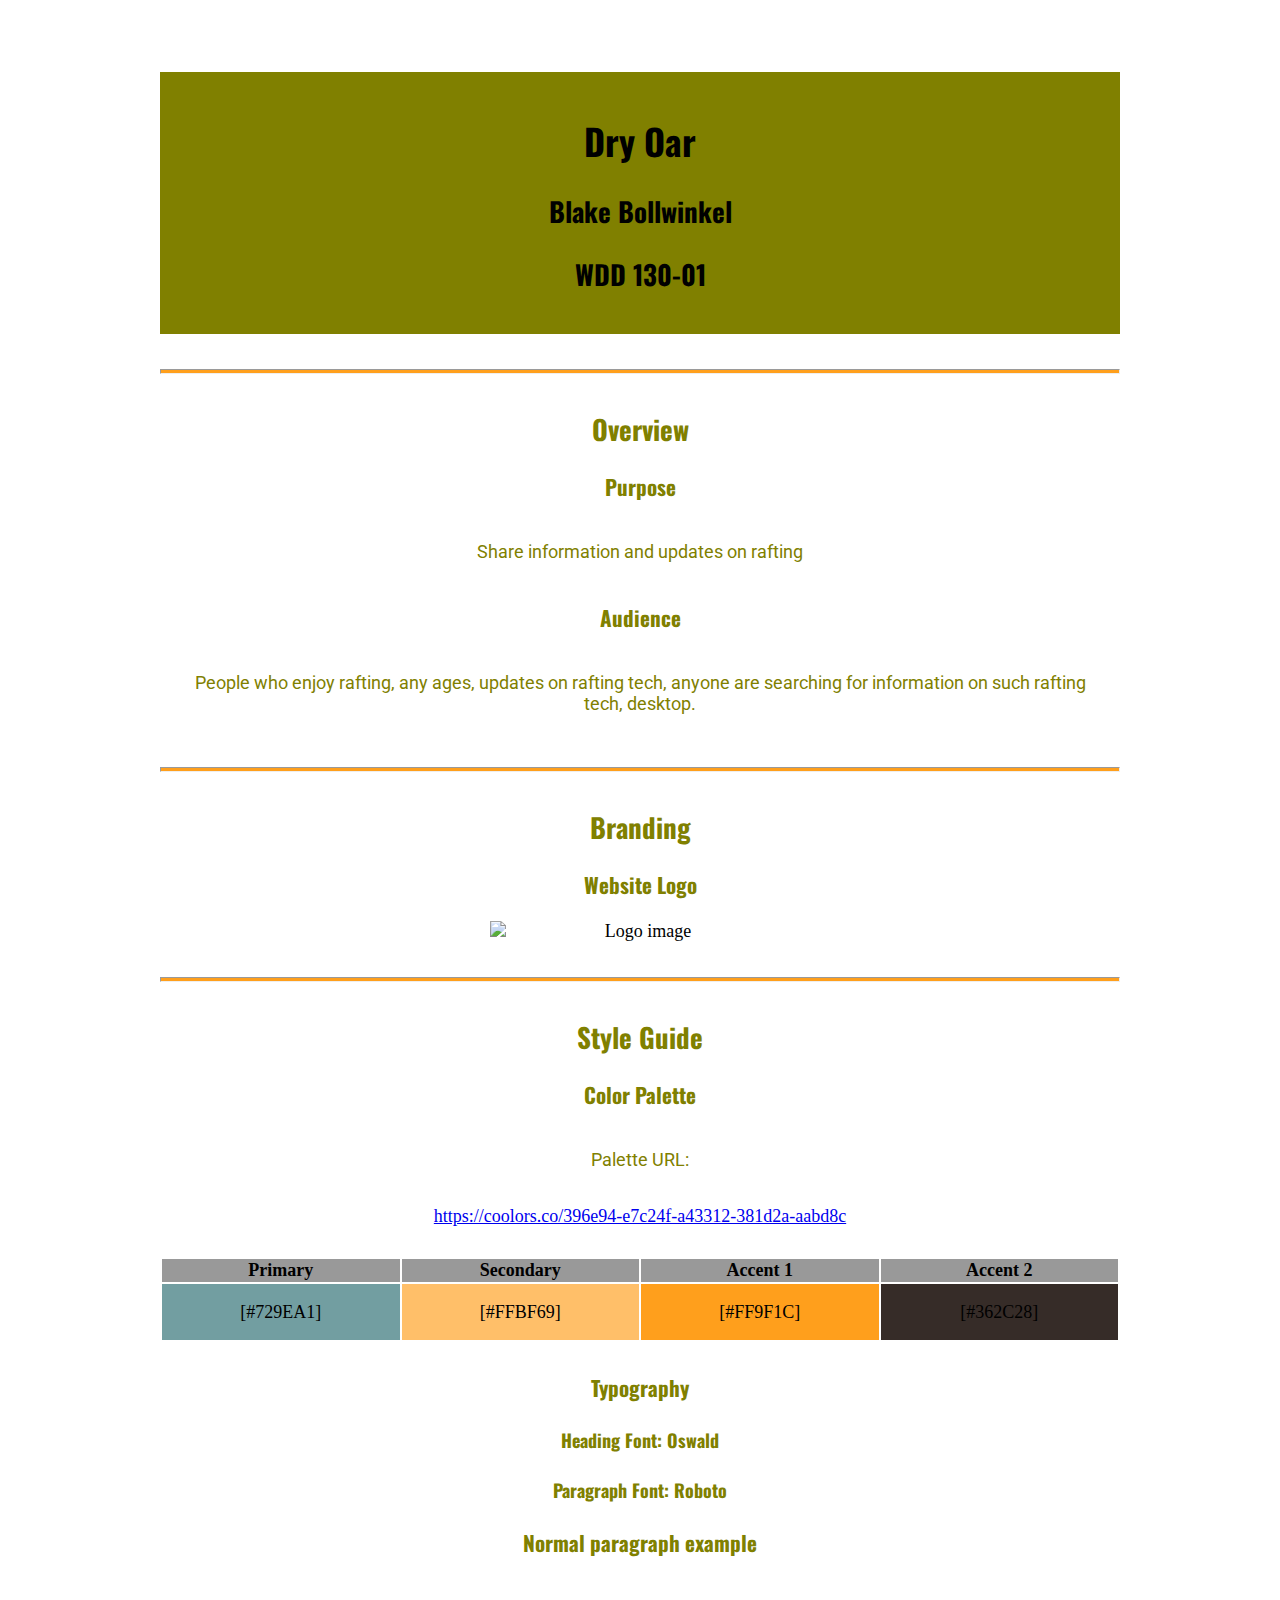
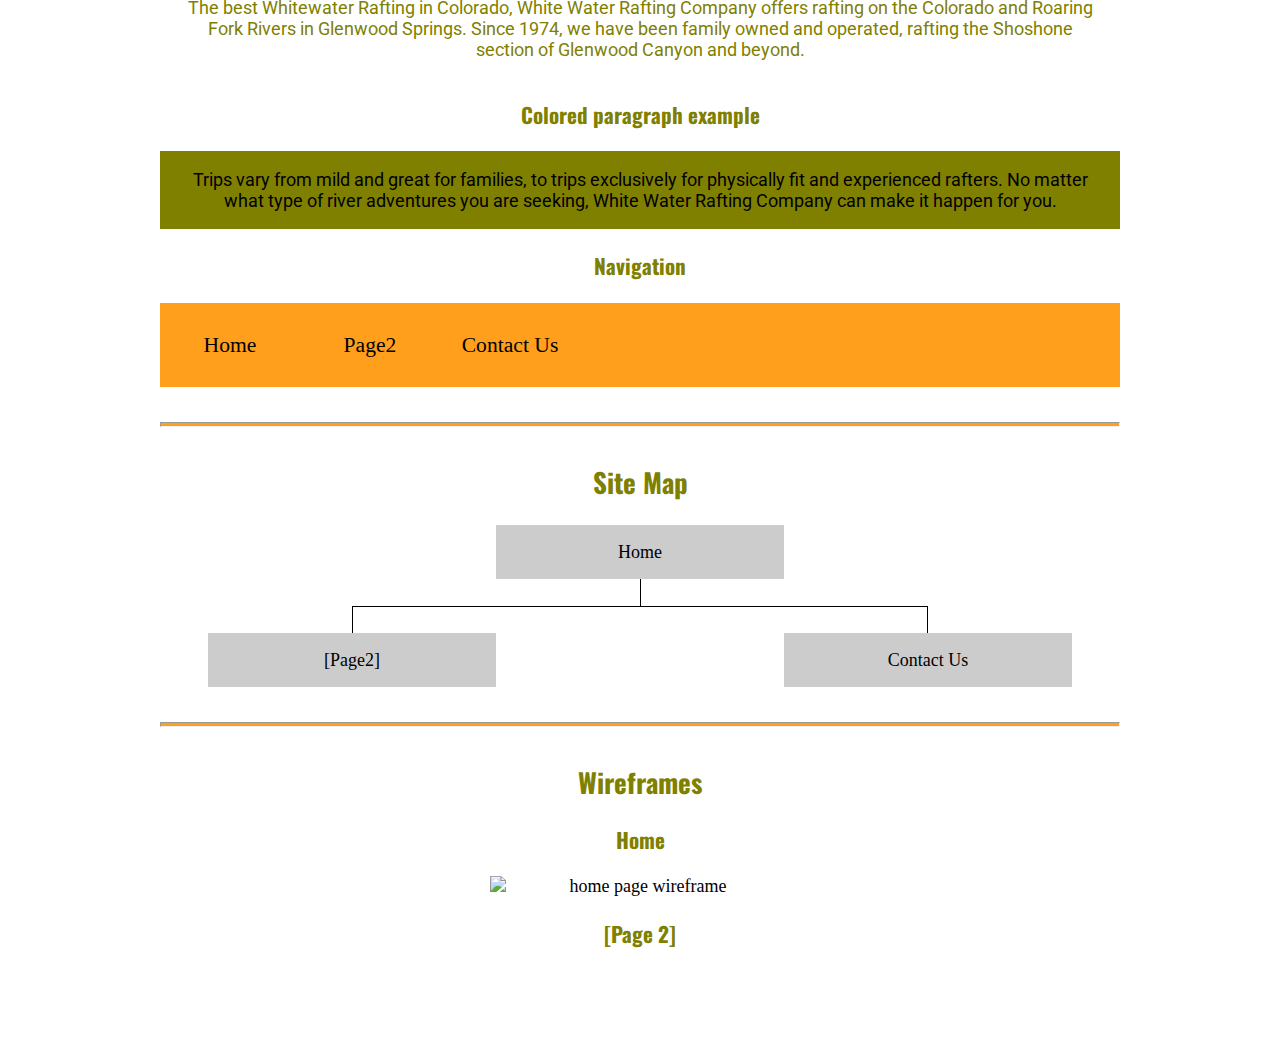
==== wwr/site-plan-rafting.html @ 8cfa5e95 "first commit" ====
<!DOCTYPE html>
<html lang="en-us">

<head>
  <meta charset="utf-8" />
  <title>Site Plan</title>
  <link type="text/css" rel="stylesheet" href="styles/site-plan-rafting.css" />
</head>

<body>
  <header>
    <h1>Dry Oar</h1>
    <h2>Blake Bollwinkel</h2>
    <h2>WDD 130-01</h2>
    <!-- In the header above, add the name of your site, your name and class number. For example if you are in section 3 you would put WDD 130-03 -->
  </header>
  <main>
    <!-- ------------------------Steps 2-5------------------------------ -->
    <hr />
    <h2>Overview</h2>
    <h3>Purpose</h3>
    <p>Share information and updates on rafting</p>
    <!-- change this -->

    <h3>Audience</h3>
    <p>People who enjoy rafting, any ages, updates on rafting tech, anyone are searching for information on such rafting tech, desktop.</p>
    <!-- change this -->

    <hr />
    <h2>Branding</h2>
    <h3>Website Logo</h3>
    <!-- Replace this with some sort of logo for your site.  A logo can be as simple as the name of your site in a nice font :) -->
    <img src="https://byui-wdd.github.io/wdd130/rafting_images/dryoarlogo.png" alt="Logo image" />
    <hr />
    <h2>Style Guide</h2>

    <!-- ------------------------Steps 6-9------------------------------ -->

    <h3>Color Palette</h3>
    <!--  The colors you choose for a website are one of the most important decisions you will make. Follow the instructions on the activity in Canvas then return and replace the color codes below with the hex color codes (the 6 digit numbers that show at the bottom of each color) for the colors you have chosen below.  You should have at least 2 colors but do not have to fill in all 4 if you do not need them.  -->

    <!-- Copy and paste the URL to your finished palette below. Replace the href value that is there with yours. Make sure to paste it into both the href value and the content text of the <a> tag -->
    <p>Palette URL:</p>
    <a href="https://coolors.co/ff9f1c-ffbf69-729ea1-767522-362c28"
      target="_blank">https://coolors.co/396e94-e7c24f-a43312-381d2a-aabd8c</a>

    <table class="colors">
      <tr>
        <th>Primary</th>
        <th>Secondary</th>
        <th>Accent 1</th>
        <th>Accent 2</th>
      </tr>
      <!-- Replace the numbers in the boxes below with your hex color codes. Then switch to the site-plan.css file and change your colors there as well. -->
      <tr>
        <td class="primary">[#729EA1]</td>
        <td class="secondary">[#FFBF69]</td>
        <td class="accent1">[#FF9F1C]</td>
        <td class="accent2">[#362C28]</td>
      </tr>
    </table>

    <!-- ------------------------Steps 10-12------------------------------ -->

    <h3>Typography</h3>
    <!-- Choose a font for your paragraphs (body copy) and headlines. What font(s) have you chosen? Think also about which of your colors above you might use for background and font colors. -->

    <h4>
      Heading Font: Oswald
      <!-- change this -->
    </h4>
    <h4>
      Paragraph Font: Roboto
      <!-- change this -->
    </h4>
    <h3>Normal paragraph example</h3>
    <p>
      The best Whitewater Rafting in Colorado, White Water Rafting Company
      offers rafting on the Colorado and Roaring Fork Rivers in Glenwood
      Springs. Since 1974, we have been family owned and operated, rafting the
      Shoshone section of Glenwood Canyon and beyond.
    </p>
    <h3>Colored paragraph example</h3>
    <p class="colored">
      Trips vary from mild and great for families, to trips exclusively for
      physically fit and experienced rafters. No matter what type of river
      adventures you are seeking, White Water Rafting Company can make it
      happen for you.
    </p>

    <!-- ------------------------Step 13------------------------------ -->

    <h3>Navigation</h3>
    <!-- Think about how you want your navigation bar to look. In the site-plan.css file change the colors to your colors to get the look you desire. -->
    <nav>
      <a href="#">Home</a>
      <a href="#">Page2</a>
      <a href="#">Contact Us</a>
    </nav>
    <hr />
    <h2>Site Map</h2>
    <div class="sitemap">
      <div class="sm-home">Home</div>
      <div class="sm-page2">
        [Page2]
        <!-- this page will have a name later -->
      </div>
      <div class="sm-page3">Contact Us</div>

      <div class="top">&nbsp;</div>
      <div class="left">&nbsp;</div>
      <div class="right">&nbsp;</div>
    </div>
    <hr />
    <h2>Wireframes</h2>
    <!-- Create an additional wireframe for your site. List it here below the Home page wireframe. -->

    <h3>Home</h3>

    <img src="https://byui-wdd.github.io/wdd130/rafting_images/wireframe_home.png" alt="home page wireframe" />

    <h3>[Page 2]</h3>

    <!-- <img src="#" alt="page 2 wireframe"> -->
  </main>
</body>

</html>
---- wwr/styles/site-plan-rafting.css ----
/* if you are using any Google fonts change the font names below to your fonts. 
Any spaces in your font name should be replaced with a +. 
Fonts are separated by a & */
@import url('https://fonts.googleapis.com/css2?family=Oswald:wght@300&family=Roboto&display=swap');

:root {
  /* change the values below to your colors from your palette */
  --primary-color: #729EA1   ;
  --secondary-color: #FFBF69 ;
  --accent1-color: #FF9F1C;
  --accent2-color: #362c28;

  /* change the values below to your chosen font(s) */
  --heading-font: "Oswald";
  --paragraph-font: Roboto, Helvetica, sans-serif;

  /* these colors below should be chosen from among your palette colors above */
  --headline-color-on-white: olive;  /* headlines on a white background */ 
  --headline-color-on-color: Black; /* headlines on a colored background */ 
  --paragraph-color-on-white: olive; /* paragraph text on a white background */ 
  --paragraph-color-on-color: Black; /* paragraph text on a colored background */ 
  --paragraph-background-color: Olive  ;
  --nav-link-color: black;
  --nav-background-color: #ff9f1c;
  --nav-hover-link-color: #729ea1;
  --nav-hover-background-color: #ffbf69;
}


/*  Look around below...but DON'T CHANGE ANYTHING! */

body {
  max-width: 960px;
  margin: 0 auto;
  padding: 4em;
  font-size: 18px;
  text-align: center;
}
img {
  display: block;
  margin: 0 auto;
  max-width: 300px;
}
h1, h2, h3, h4, h5, h6 {
  font-family: var(--heading-font);
  color: var(--headline-color-on-white);
}
h2 {
  text-align: center;
}
hr {
  height: 3px;
  margin: 35px 0;
  background: var(--accent1-color);
}
header {
  padding: 1em;
  text-align: center;
  color: var(--headline-color-on-color);
  background-color: var(--paragraph-background-color);
}
header > h1, header > h2 {
  color: var(--headline-color-on-color);
}
p {
  font-family: var(--paragraph-font);
  color: var(--paragraph-color-on-white);
  padding: 1em;
}
.colors {
  width: 100%;
  min-width: 350px;
  margin: 30px auto;
  text-align: center;
}
.colors th {
  background-color: #999;
}
.colors td{
  width: 25%;
  height: 3em;
}
.primary {
  background-color: var(--primary-color);
}
.secondary {
  background-color: var(--secondary-color);
}
.accent1 {
  background-color: var(--accent1-color);
}
.accent2{
  background-color: var(--accent2-color);
}
p.colored {
  background-color: var(--paragraph-background-color);
  color: var(--paragraph-color-on-color);
}
nav {
  background-color: var(--nav-background-color);
  line-height: 3em;
  text-align: center;
  font-size: 1.2em;
}
nav  {
  list-style-type: none;
  display: flex;
}
nav a {
  padding:1em;
  min-width: 120px;
  text-decoration: none;
  padding: 10px;
}
nav a:link, nav a:visited {
  color: var(--nav-link-color);
}
nav a:hover {
  color: var(--nav-hover-link-color);
  background-color: var(--nav-hover-background-color);
}
.sitemap {
  display: grid;
  justify-content: center;

  grid-template-columns: repeat(6, 15%);
  grid-template-rows: 3em 1.5em 1.5em 3em;
  grid-template-areas: ". . home home . ."
    ". . . top . ."
    ". left left right right ."
    "page2 page2 . . page3 page3";
}
.sitemap > div {
  text-align: center;
}
.sm-home {
  grid-area: home;
  background-color: #ccc;
  line-height: 3em;
}
.sm-page2 {
  grid-area: page2;
  background-color: #ccc;
  line-height: 3em;
}
.sm-page3 {
  grid-area: page3;
  background-color: #ccc;
  line-height: 3em;
}
.top {
  grid-area: top;
  border-left: 1px solid;
}
.left {
  grid-area: left;
  border-top: 1px solid;
  border-left: 1px solid;
}
.right {
  grid-area: right;
  border-top: 1px solid;
  border-right: 1px solid;
}
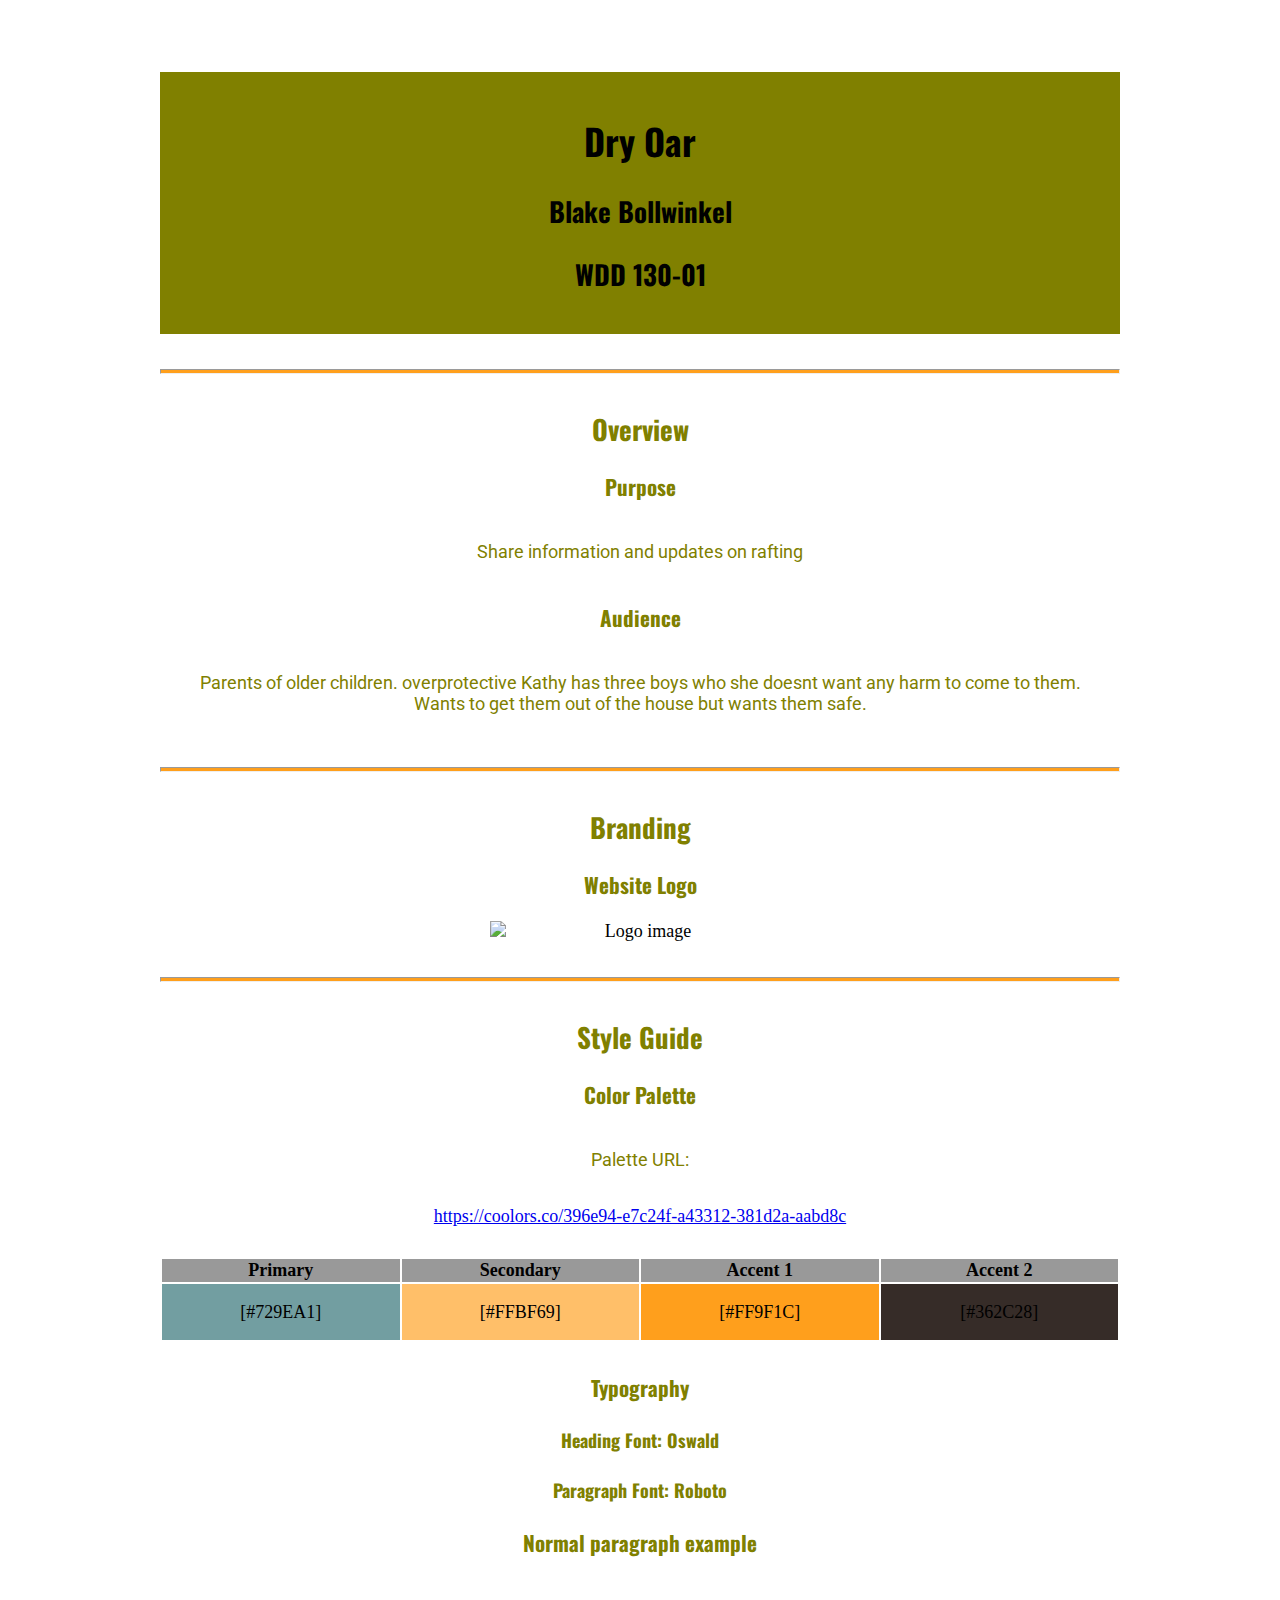
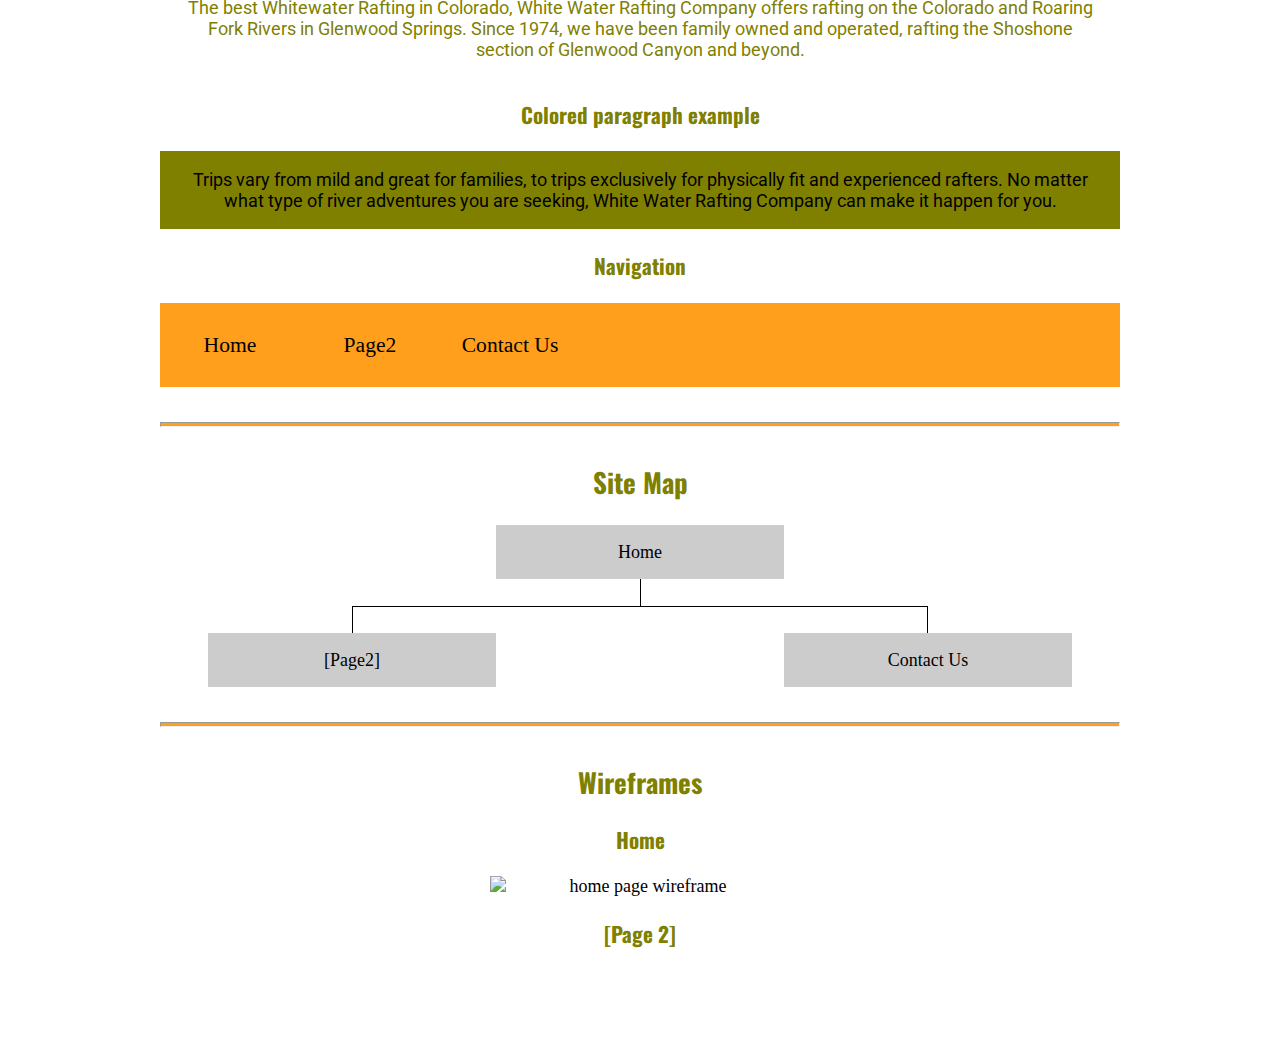
==== commit 14e0af9d: "ice challenge" ====
--- a/wwr/site-plan-rafting.html
+++ b/wwr/site-plan-rafting.html
@@ -24,7 +24,7 @@
     <!-- change this -->
 
     <h3>Audience</h3>
-    <p>People who enjoy rafting, any ages, updates on rafting tech, anyone are searching for information on such rafting tech, desktop.</p>
+    <p>Parents of older children. overprotective Kathy has three boys who she doesnt want any harm to come to them. Wants to get them out of the house but wants them safe.</p>
     <!-- change this -->
 
     <hr />
